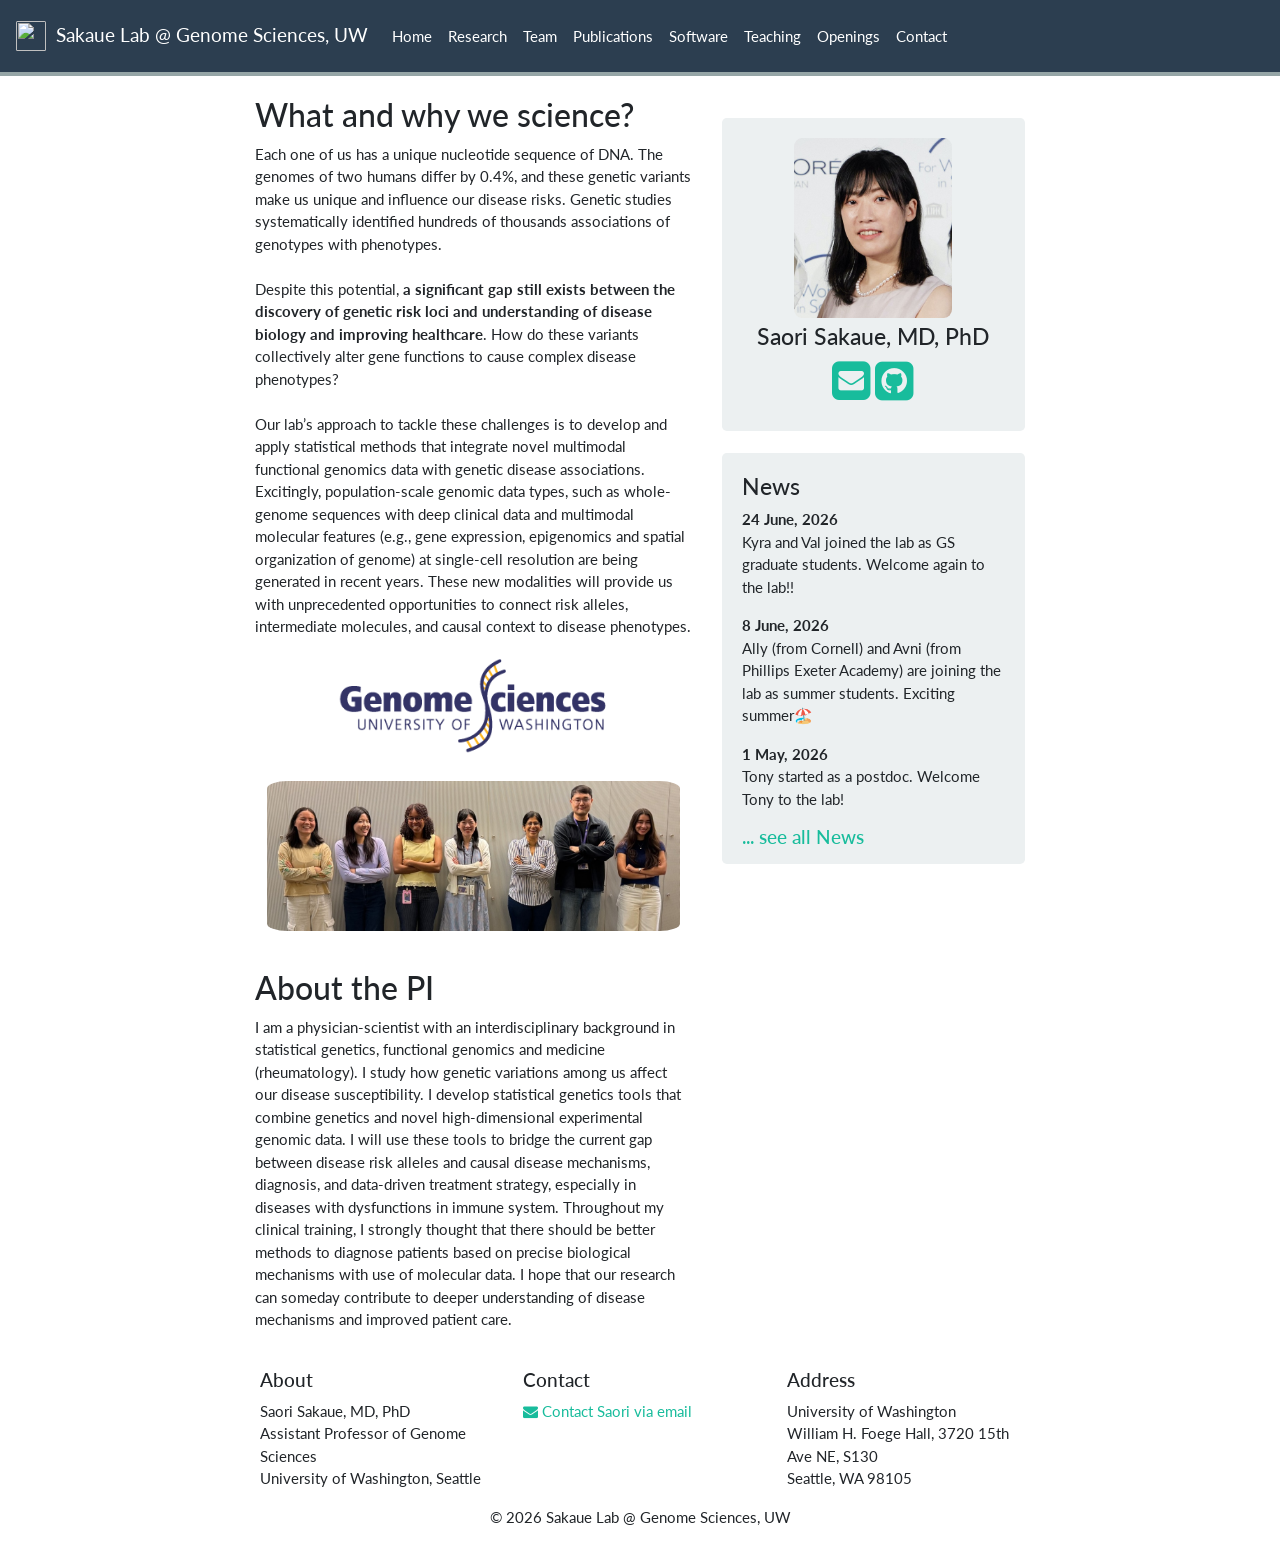
==== index.html @ dcb8f184 "Site updated at 2026-08-24 22:21:30 UTC" ====
<!DOCTYPE html>
<html>

  <head>
  <meta charset="utf-8">
  <meta http-equiv="X-UA-Compatible" content="IE=edge">
  <meta name="viewport" content="width=device-width, initial-scale=1">

  <title>Home - Sakaue Lab @ Genome Sciences, UW</title>
  <meta name="description" content="Lab website for Dr. Saori Sakaue">
  <link rel="stylesheet" href="/assets/main.css">
  <link rel="canonical" href="https://saorisakaue.github.io/">
  <link rel="shortcut icon" type ="image/x-icon" href="https://saorisakaue.github.io/favicon.ico">
  <link rel="stylesheet" href="https://maxcdn.bootstrapcdn.com/font-awesome/4.2.0/css/font-awesome.min.css">
  <link rel="stylesheet" href="https://cdn.rawgit.com/jpswalsh/academicons/master/css/academicons.min.css">

  <link rel="preconnect" href="https://player.vimeo.com">
  <link rel="preconnect" href="https://i.vimeocdn.com">
  <link rel="preconnect" href="https://f.vimeocdn.com">



<!-- Google Analytics (original) -->
<script>
  (function(i,s,o,g,r,a,m){i['GoogleAnalyticsObject']=r;i[r]=i[r]||function(){
  (i[r].q=i[r].q||[]).push(arguments)},i[r].l=1*new Date();a=s.createElement(o),
  m=s.getElementsByTagName(o)[0];a.async=1;a.src=g;m.parentNode.insertBefore(a,m)
  })(window,document,'script','https://www.google-analytics.com/analytics.js','ga');

  ga('create', '', 'auto');
  ga('send', 'pageview');

</script>

<!-- Global site tag (gtag.js) - Google Analytics 4 -->
<script async src="https://www.googletagmanager.com/gtag/js?id="></script>
<script>
  window.dataLayer = window.dataLayer || [];
  function gtag(){dataLayer.push(arguments);}
  gtag('js', new Date());

  gtag('config', '');
</script>

<!-- Google Tag Manager -->
<script>(function(w,d,s,l,i){w[l]=w[l]||[];w[l].push({'gtm.start':
new Date().getTime(),event:'gtm.js'});var f=d.getElementsByTagName(s)[0],
j=d.createElement(s),dl=l!='dataLayer'?'&l='+l:'';j.async=true;j.src=
'https://www.googletagmanager.com/gtm.js?id='+i+dl;f.parentNode.insertBefore(j,f);
    })(window,document,'script','dataLayer','');</script>
<!-- End Google Tag Manager -->



<script>
MathJax = {
    tex: {
    inlineMath: [ ['$', '$'], ['\\(', '\\)'] ],
    tags: 'ams'  // should be 'ams', 'none', or 'all' }. This line makes the equation numbering and labeling work
    }, 
    svg: {
    fontCache: 'global'
    }
};
</script>
<script
    type="text/javascript" id="MathJax-script" async
    src="https://cdn.jsdelivr.net/npm/mathjax@3/es5/tex-svg.js">
</script> 

</head>


  <body>

    <!-- Google Tag Manager (noscript) -->
<noscript><iframe src="https://www.googletagmanager.com/ns.html?id="
height="0" width="0" style="display:none;visibility:hidden"></iframe></noscript>
<!-- End Google Tag Manager (noscript) -->

<nav class="navbar sticky-top navbar-expand-md navbar-dark bg-primary">
    <a class="navbar-brand" href="https://saorisakaue.github.io/">
     <img src="https://saorisakaue.github.io/favicon.ico" width="30" height="30" style="margin-right:5px" class="d-inline-block align-top" alt="">
      Sakaue Lab @ Genome Sciences, UW
    </a>
    <button class="toggler navbar-toggler collapsed" type="button" data-bs-toggle="collapse" data-bs-target="#navbarColor02" aria-controls="navbarColor02" aria-expanded="false" aria-label="Toggle navigation">
        <span class="navbar-toggler-icon"></span>
    </button>

    <div class="collapse navbar-collapse" id="navbarColor02">
        <div class="navbar-nav mr-auto">
            <a class="nav-item nav-link" href="https://saorisakaue.github.io/">Home</a>
                   
                <a class="nav-item nav-link" href="https://saorisakaue.github.io/research">Research</a>
                   
                <a class="nav-item nav-link" href="https://saorisakaue.github.io/team">Team</a>
                   
                <a class="nav-item nav-link" href="https://saorisakaue.github.io/publications">Publications</a>
                   
                <a class="nav-item nav-link" href="https://saorisakaue.github.io/software">Software</a>
                   
                <a class="nav-item nav-link" href="https://saorisakaue.github.io/teaching">Teaching</a>
                   
                <a class="nav-item nav-link" href="https://saorisakaue.github.io/openings">Openings</a>
                   
                <a class="nav-item nav-link" href="https://saorisakaue.github.io/contact">Contact</a>
            
        </div>
    </div>
</nav>


    <div class="container-fluid">
      <div class="row">
          <div id="homeid" class="col-sm-7 col-xs-12">
	<h3 id="what-and-why-we-science">What and why we science?</h3>

<p>Each one of us has a unique nucleotide sequence of DNA. The genomes of two humans differ by 0.4%, and these genetic variants make us unique and influence our disease risks. Genetic studies systematically identified hundreds of thousands associations of genotypes with phenotypes.<br />
<br />
Despite this potential, <strong>a significant gap still exists between the discovery of genetic risk loci and understanding of disease biology and improving healthcare</strong>. How do these variants collectively alter gene functions to cause complex disease phenotypes? <br />
<br />
Our lab’s approach to tackle these challenges is to develop and apply statistical methods that integrate novel multimodal functional genomics data with genetic disease associations. Excitingly, population-scale genomic data types, such as whole-genome sequences with deep clinical data and multimodal molecular features (e.g., gene expression, epigenomics and spatial organization of genome) at single-cell resolution are being generated in recent years. These new modalities will provide us with unprecedented opportunities to connect risk alleles, intermediate molecules, and causal context to disease phenotypes.</p>

<div class="container">
  <div class="row">
    <center>
<a href="https://www.gs.washington.edu/"><img src="https://saorisakaue.github.io/images/gs.png" width="70%" /><br /></a>
<br />
<img src="https://saorisakaue.github.io/images/lab_photo_2026_home.jpg" width="100%" />
</center>
  </div>
</div>
<p><br /></p>

<h3 id="about-the-pi">About the PI</h3>

<p>I am a physician-scientist with an interdisciplinary background in statistical genetics, functional genomics and medicine (rheumatology). I study how genetic variations among us affect our disease susceptibility. I develop statistical genetics tools that combine genetics and novel high-dimensional experimental genomic data. I will use these tools to bridge the current gap between disease risk alleles and causal disease mechanisms, diagnosis, and data-driven treatment strategy, especially in diseases with dysfunctions in immune system. Throughout my clinical training, I strongly thought that there should be better methods to diagnose patients based on precise biological mechanisms with use of molecular data. I hope that our research can someday contribute to deeper understanding of disease mechanisms and improved patient care.</p>

  </div>
  
  <div id="newsid" class="col-sm-5 col-xs-12" >
	<div>

<div class="jumbotron">
   <center>
   <a href="https://saorisakaue.github.io/about"><img src="https://saorisakaue.github.io/images/cropped_Saori2.jpg" width="60%" style="block:inline; margin-left:auto; margin-right:auto; margin-bottom:5px;"/></a>
   <h4>Saori Sakaue, MD, PhD</h4>
   <div style="margin-bottom:5px">
   <a href="mailto:sakaue@uw.edu" target="_blank"><i class="fa fa-envelope-square fa-3x"></i></a> 
    <a href="https://saorisakaue.github.io/Sakaue_CV_2025_web.pdf" target="_blank"><i class="ai ai-cv-square ai-3x"></i></a> 
    <a href="https://scholar.google.com/citations?user=g8eJGzMAAAAJ&hl=en" target="_blank"><i class="ai ai-google-scholar-square ai-3x"></i></a> 
    <a href="https://github.com/saorisakaue" target="_blank"><i class="fa fa-github-square fa-3x"></i></a> 
   
  </div>
  </center>

  <ul style="overflow: hidden">
    
  </ul>

</div>

</div>

<div class="jumbotron">
  <h4>News</h4>

  
  <b>24 June, 2026</b>
    <p>Kyra and Val joined the lab as GS graduate students. Welcome again to the lab!!</p>
  
  <b>8 June, 2026</b>
    <p>Ally (from Cornell) and Avni (from Phillips Exeter Academy) are joining the lab as summer students. Exciting summer🏖️</p>
  
  <b>1 May, 2026</b>
    <p>Tony started as a postdoc. Welcome Tony to the lab!</p>
  
  
  <h5><a href="https://saorisakaue.github.io/allnews.html">... see all News</a></h5>

</div>

  </div>

      </div>
    </div>

    <br/>
<section id="footer">
<div class="container-footer">
  <div class="panel-footer">
	  <div class="row">
		<div class="col-sm-4">
		    <h5>About</h5>	
            <p>Saori Sakaue, MD, PhD<br/> Assistant Professor of Genome Sciences<br/> University of Washington, Seattle
</p>
		</div>

		<div class="col-sm-4">
		    <h5>Contact</h5>	
            <p><a href="mailto:sakaue@uw.edu" target="_blank"><i class="fa fa-envelope fa-1x"></i> Contact Saori via email</a> <br/>
</p>
		</div>

		<div class="col-sm-4">
		    <h5>Address</h5>	
            <p>University of Washington<br/> William H. Foege Hall, 3720 15th Ave NE, S130<br/> Seattle, WA 98105
</p>
		</div>
	  </div>

      <center><p>&copy 2026 Sakaue Lab @ Genome Sciences, UW </p></center>
	</div>
  </div>
</div>

<script src="/assets/javascript/bootstrap/bootstrap.bundle.min.js"></script>


  </body>

</html>
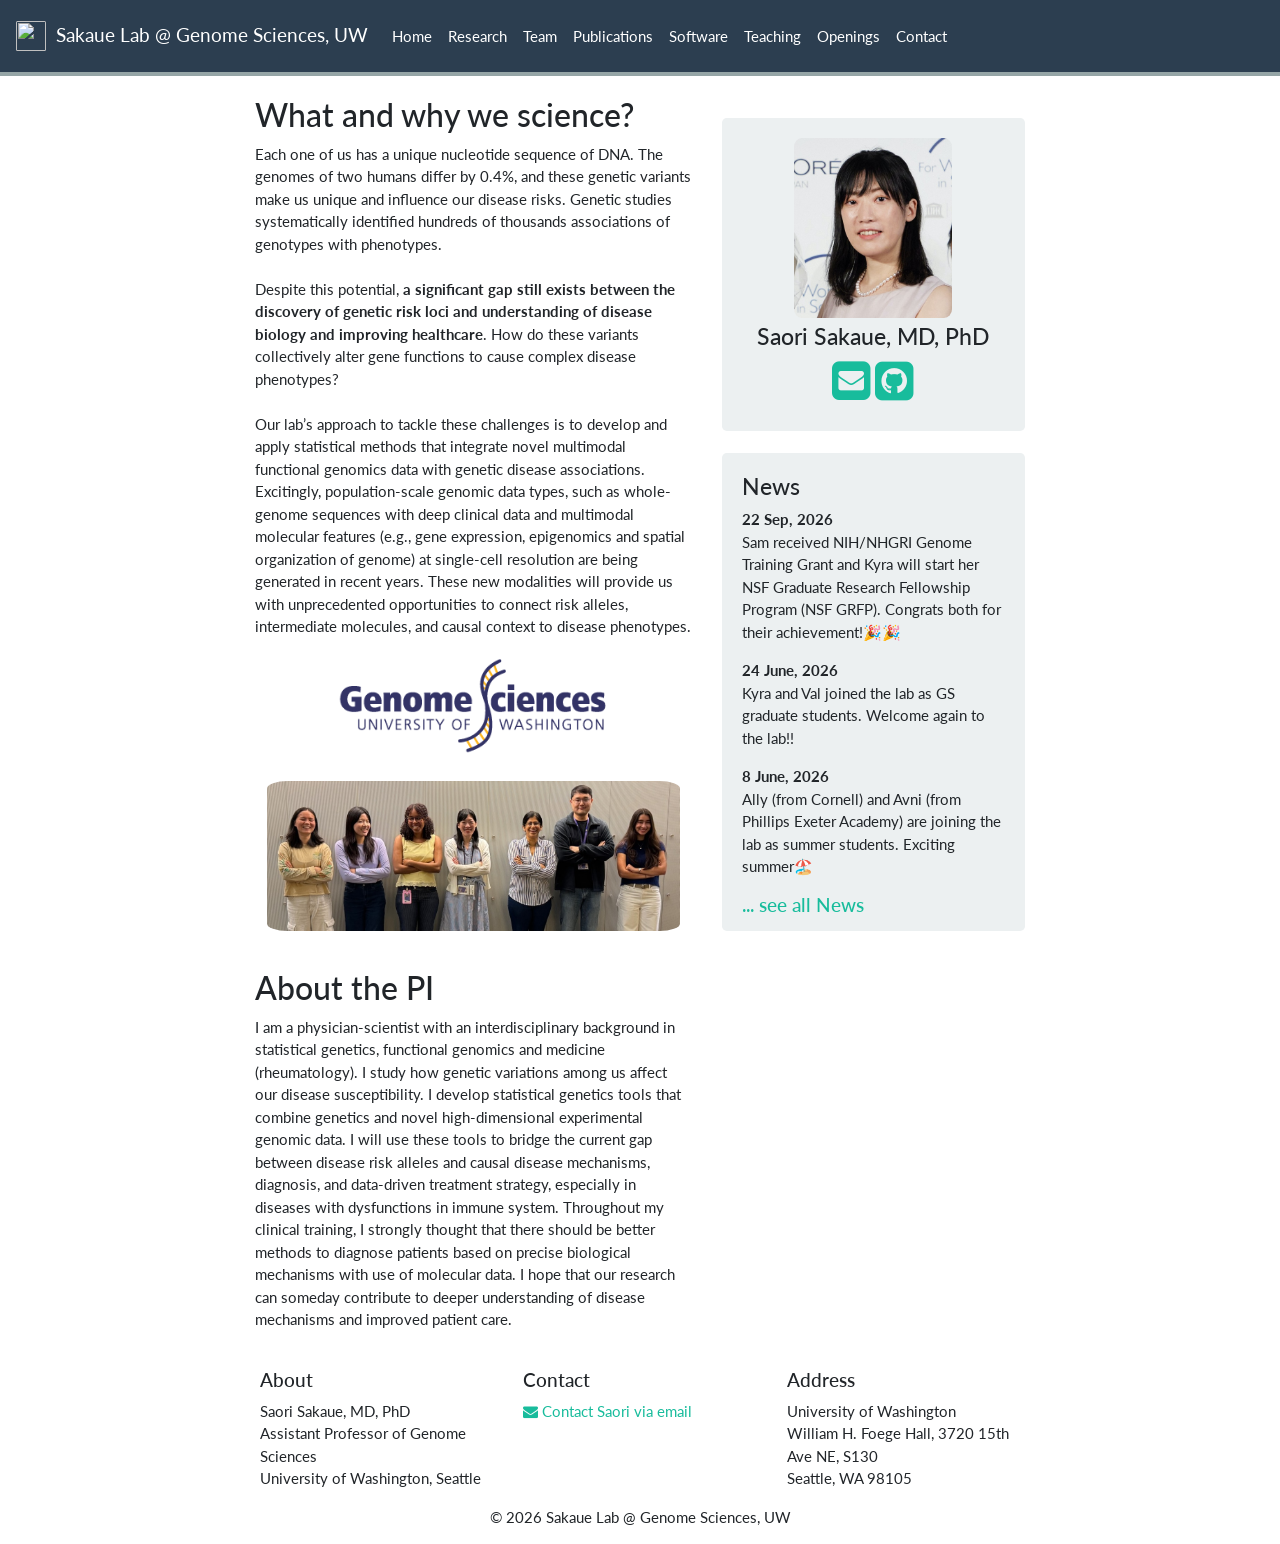
==== commit e750b89a: "Site updated at 2026-09-22 22:17:38 UTC" ====
--- a/index.html
+++ b/index.html
@@ -166,14 +166,14 @@
   <h4>News</h4>
 
   
+  <b>22 Sep, 2026</b>
+    <p>Sam received NIH/NHGRI Genome Training Grant and Kyra will start her NSF Graduate Research Fellowship Program (NSF GRFP). Congrats both for their achievement!🎉🎉</p>
+  
   <b>24 June, 2026</b>
     <p>Kyra and Val joined the lab as GS graduate students. Welcome again to the lab!!</p>
   
   <b>8 June, 2026</b>
     <p>Ally (from Cornell) and Avni (from Phillips Exeter Academy) are joining the lab as summer students. Exciting summer🏖️</p>
-  
-  <b>1 May, 2026</b>
-    <p>Tony started as a postdoc. Welcome Tony to the lab!</p>
   
   
   <h5><a href="https://saorisakaue.github.io/allnews.html">... see all News</a></h5>
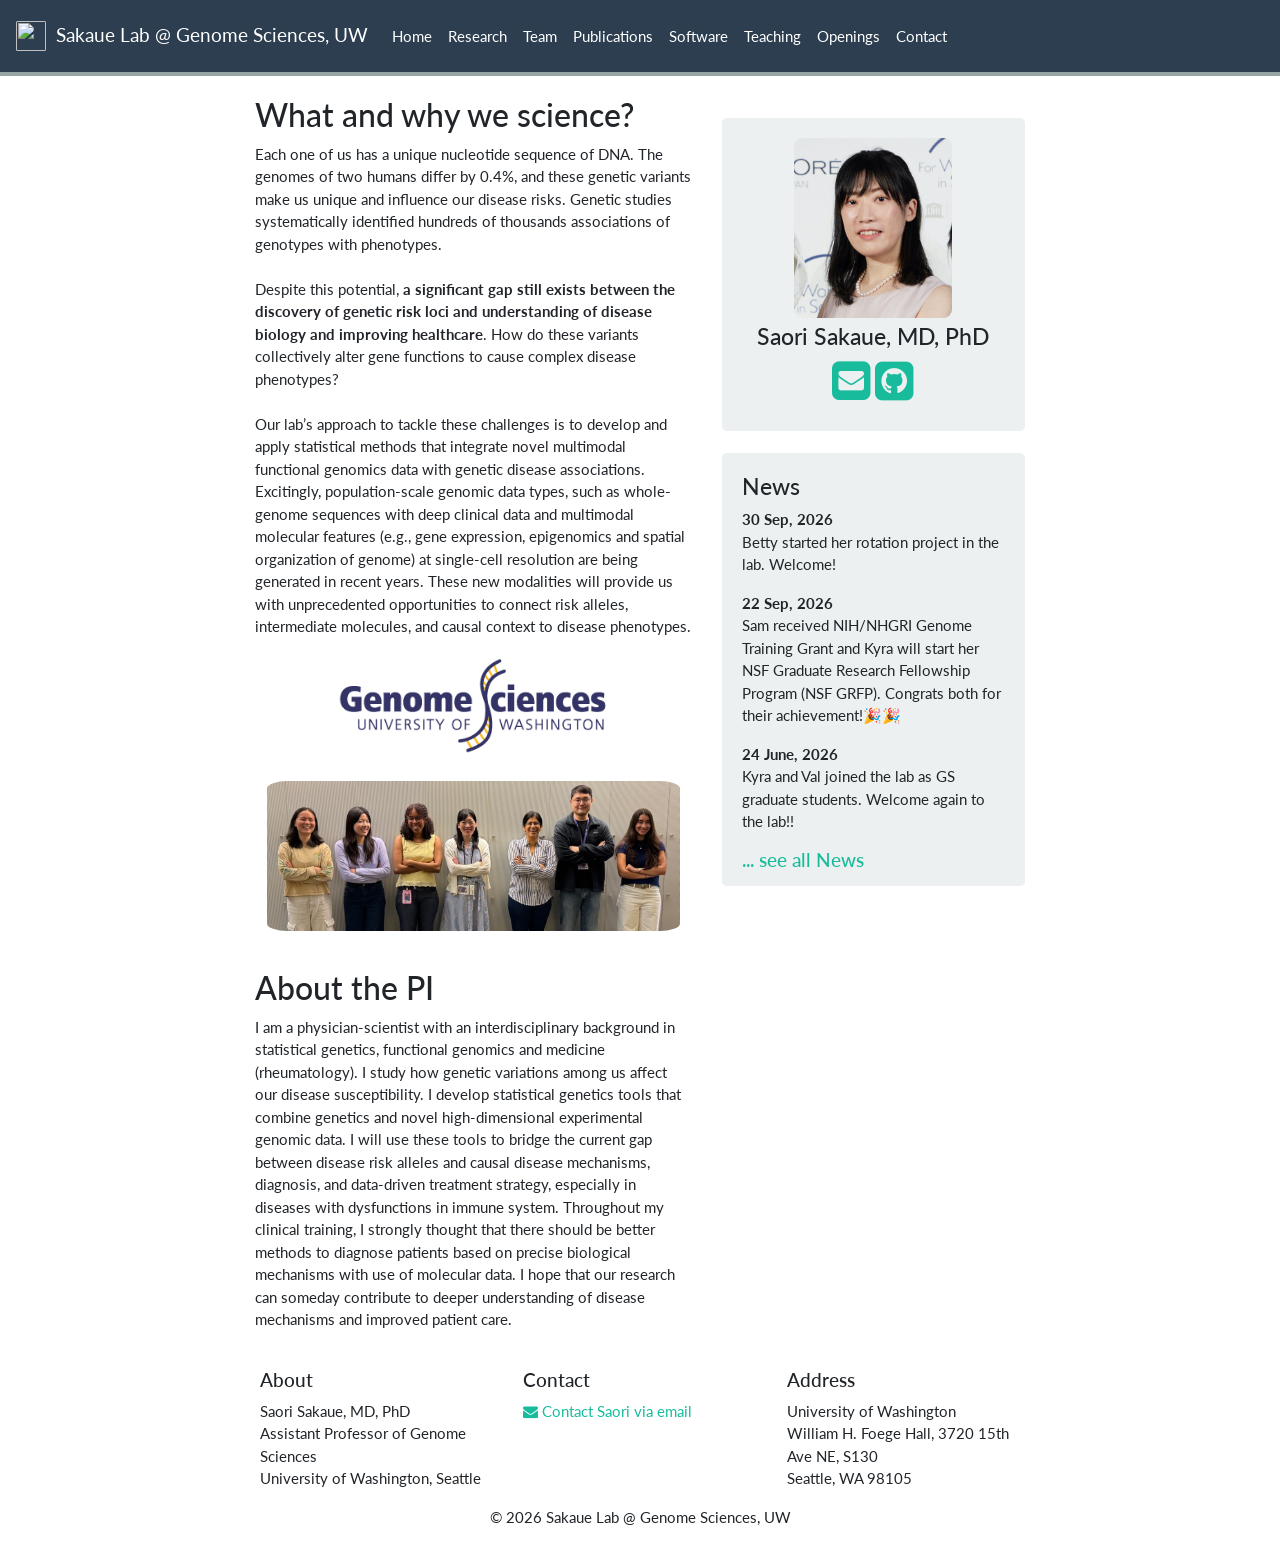
==== commit 4686a43c: "Site updated at 2026-10-01 22:24:37 UTC" ====
--- a/index.html
+++ b/index.html
@@ -12,7 +12,7 @@
   <link rel="canonical" href="https://saorisakaue.github.io/">
   <link rel="shortcut icon" type ="image/x-icon" href="https://saorisakaue.github.io/favicon.ico">
   <link rel="stylesheet" href="https://maxcdn.bootstrapcdn.com/font-awesome/4.2.0/css/font-awesome.min.css">
-  <link rel="stylesheet" href="https://cdn.rawgit.com/jpswalsh/academicons/master/css/academicons.min.css">
+  <link rel="stylesheet" href="https://cdnjs.cloudflare.com/ajax/libs/academicons/1.9.4/css/academicons.min.css">
 
   <link rel="preconnect" href="https://player.vimeo.com">
   <link rel="preconnect" href="https://i.vimeocdn.com">
@@ -166,14 +166,14 @@
   <h4>News</h4>
 
   
+  <b>30 Sep, 2026</b>
+    <p>Betty started her rotation project in the lab. Welcome!</p>
+  
   <b>22 Sep, 2026</b>
     <p>Sam received NIH/NHGRI Genome Training Grant and Kyra will start her NSF Graduate Research Fellowship Program (NSF GRFP). Congrats both for their achievement!🎉🎉</p>
   
   <b>24 June, 2026</b>
     <p>Kyra and Val joined the lab as GS graduate students. Welcome again to the lab!!</p>
-  
-  <b>8 June, 2026</b>
-    <p>Ally (from Cornell) and Avni (from Phillips Exeter Academy) are joining the lab as summer students. Exciting summer🏖️</p>
   
   
   <h5><a href="https://saorisakaue.github.io/allnews.html">... see all News</a></h5>
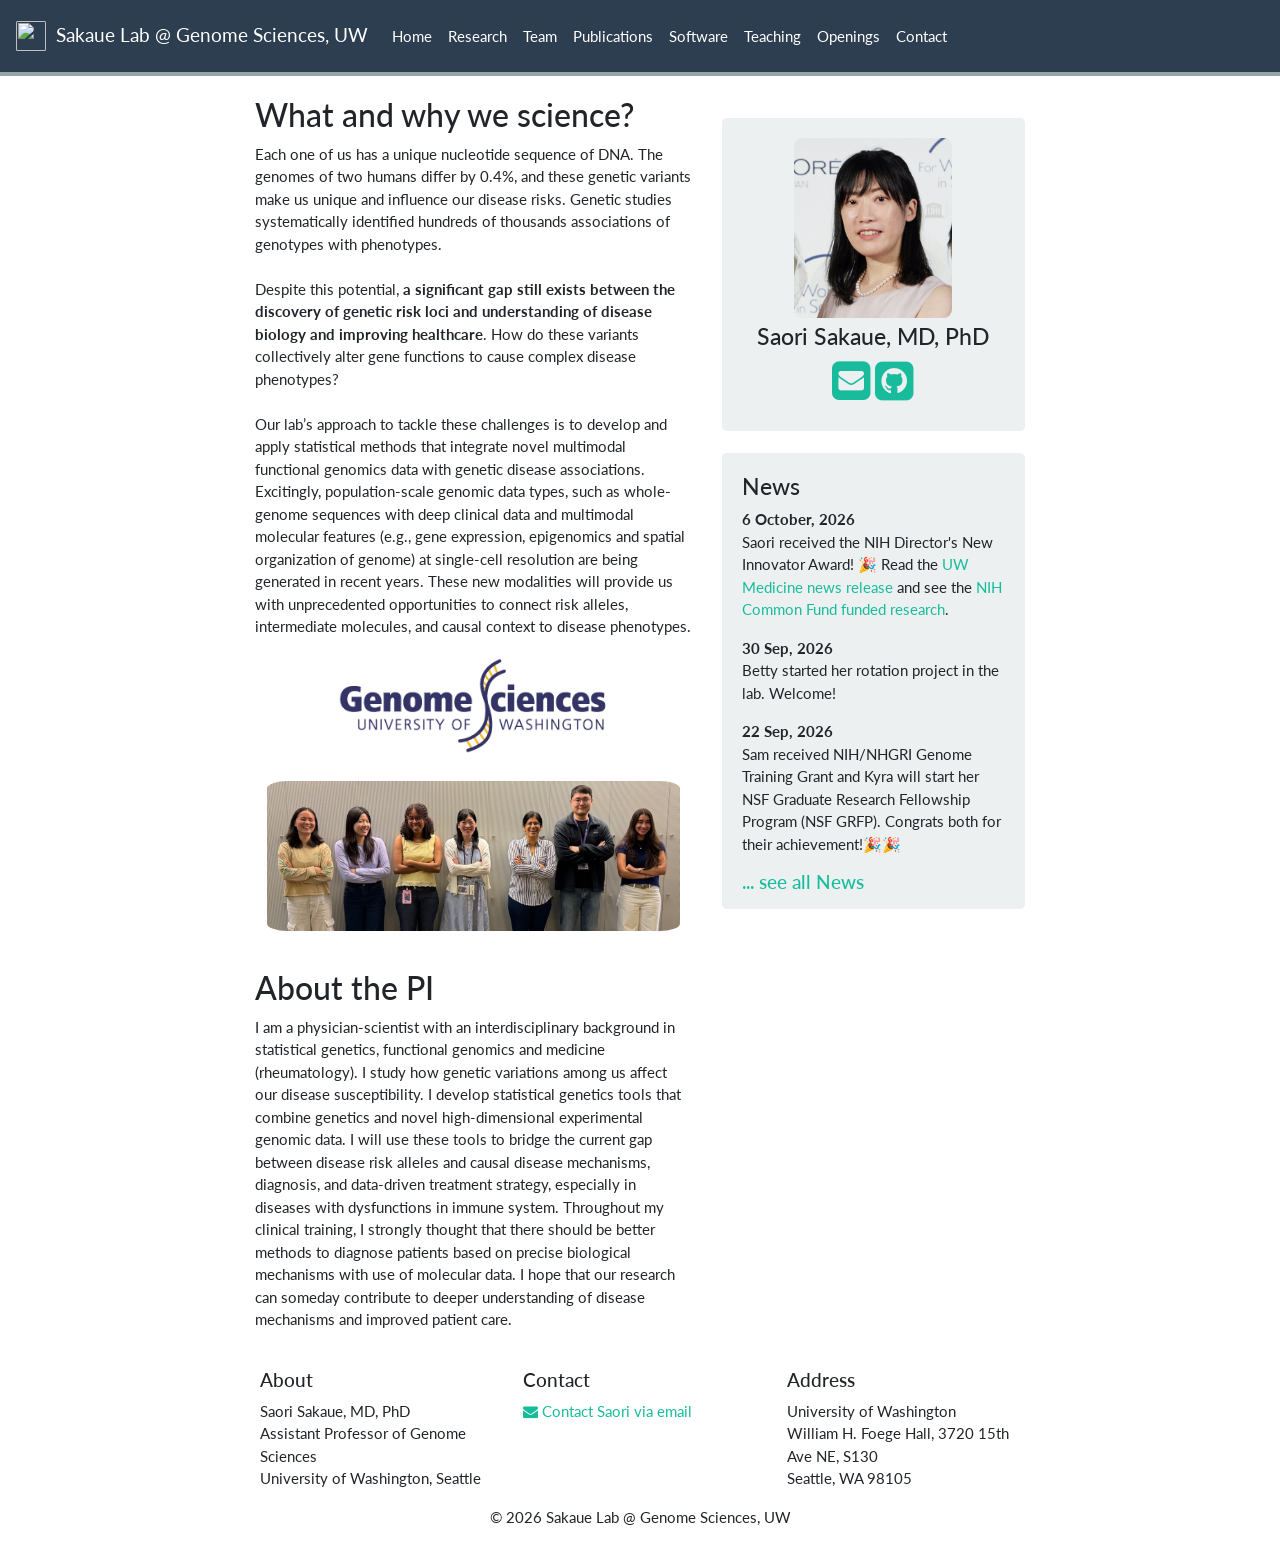
==== commit e2a9da4c: "Site updated at 2026-10-13 22:43:13 UTC" ====
--- a/index.html
+++ b/index.html
@@ -166,14 +166,14 @@
   <h4>News</h4>
 
   
+  <b>6 October, 2026</b>
+    <p>Saori received the NIH Director's New Innovator Award! 🎉 Read the <a href="https://newsroom.uw.edu/blog/3-from-uw-medicine-receive-nih-new-innovator-awards/" target="_blank" rel="noopener">UW Medicine news release</a> and see the <a href="https://commonfund.nih.gov/newinnovator/fundedresearch" target="_blank" rel="noopener">NIH Common Fund funded research</a>.</p>
+  
   <b>30 Sep, 2026</b>
     <p>Betty started her rotation project in the lab. Welcome!</p>
   
   <b>22 Sep, 2026</b>
     <p>Sam received NIH/NHGRI Genome Training Grant and Kyra will start her NSF Graduate Research Fellowship Program (NSF GRFP). Congrats both for their achievement!🎉🎉</p>
-  
-  <b>24 June, 2026</b>
-    <p>Kyra and Val joined the lab as GS graduate students. Welcome again to the lab!!</p>
   
   
   <h5><a href="https://saorisakaue.github.io/allnews.html">... see all News</a></h5>
